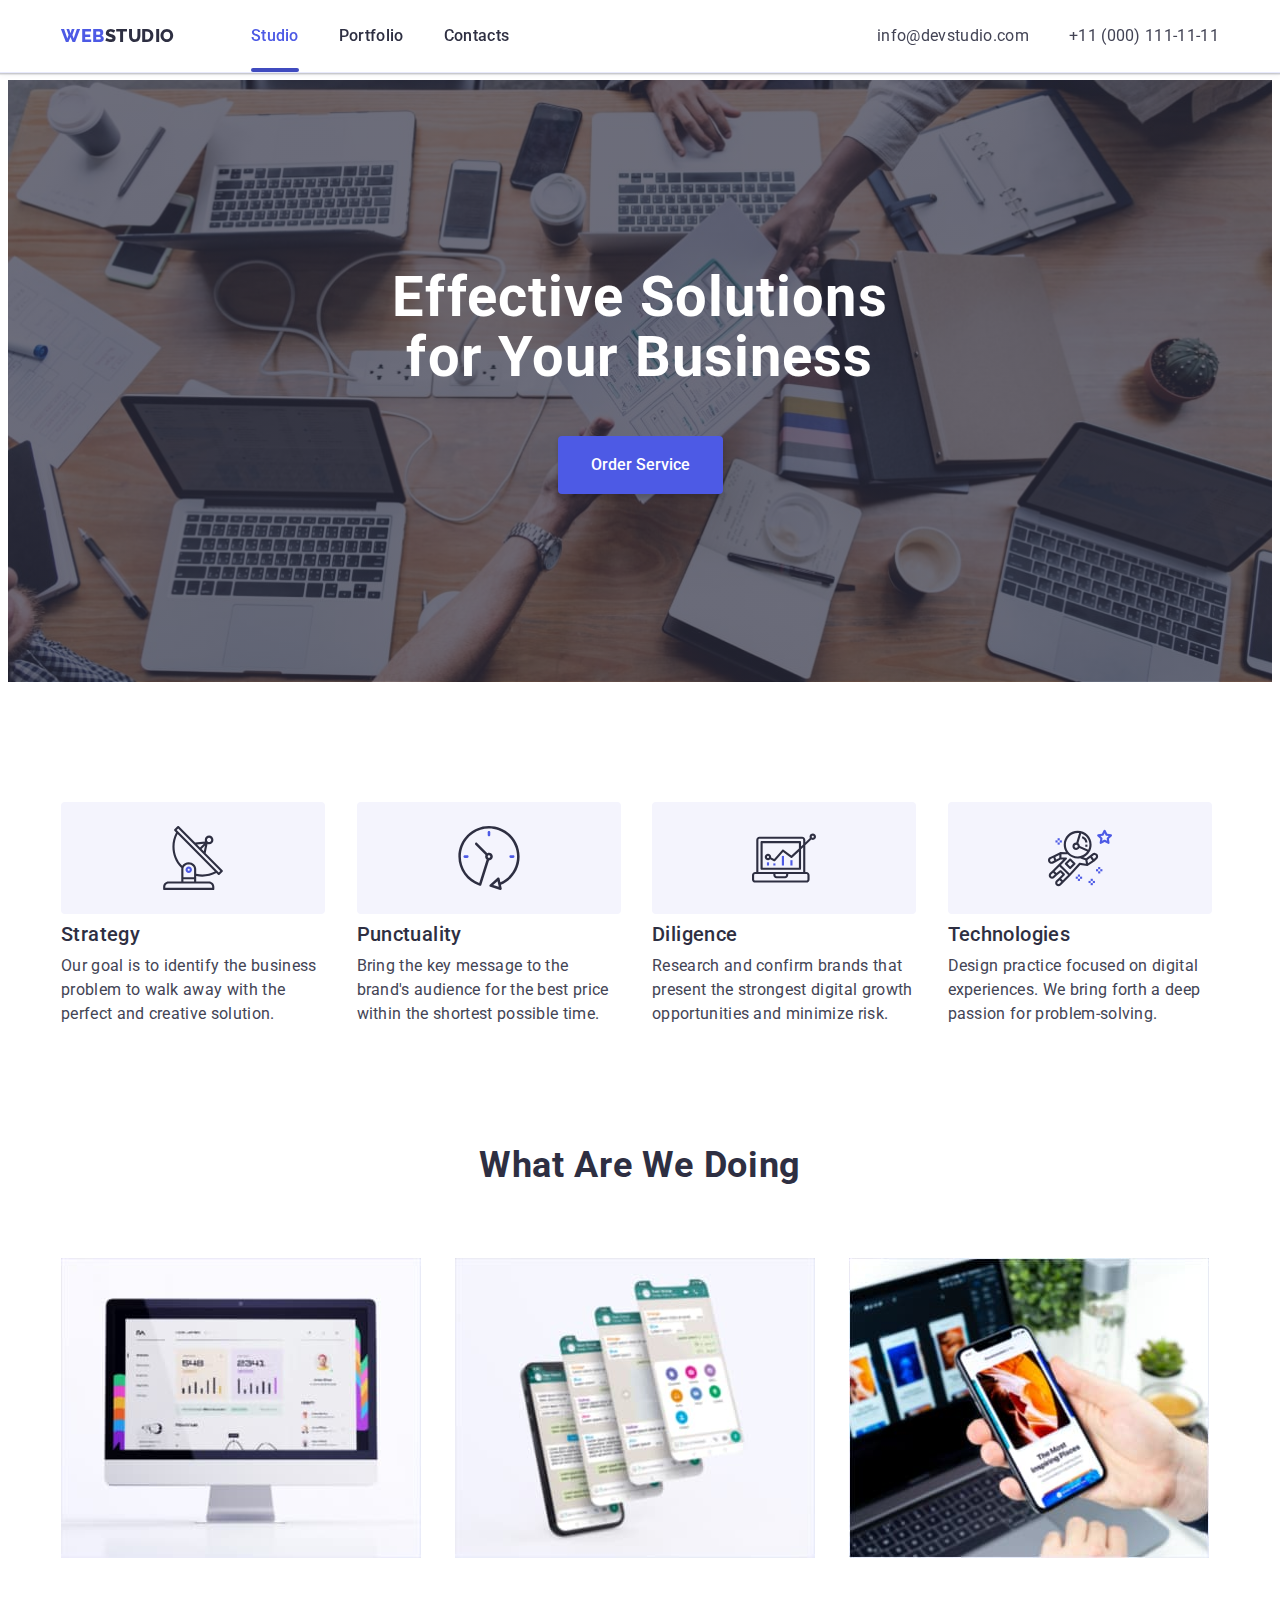
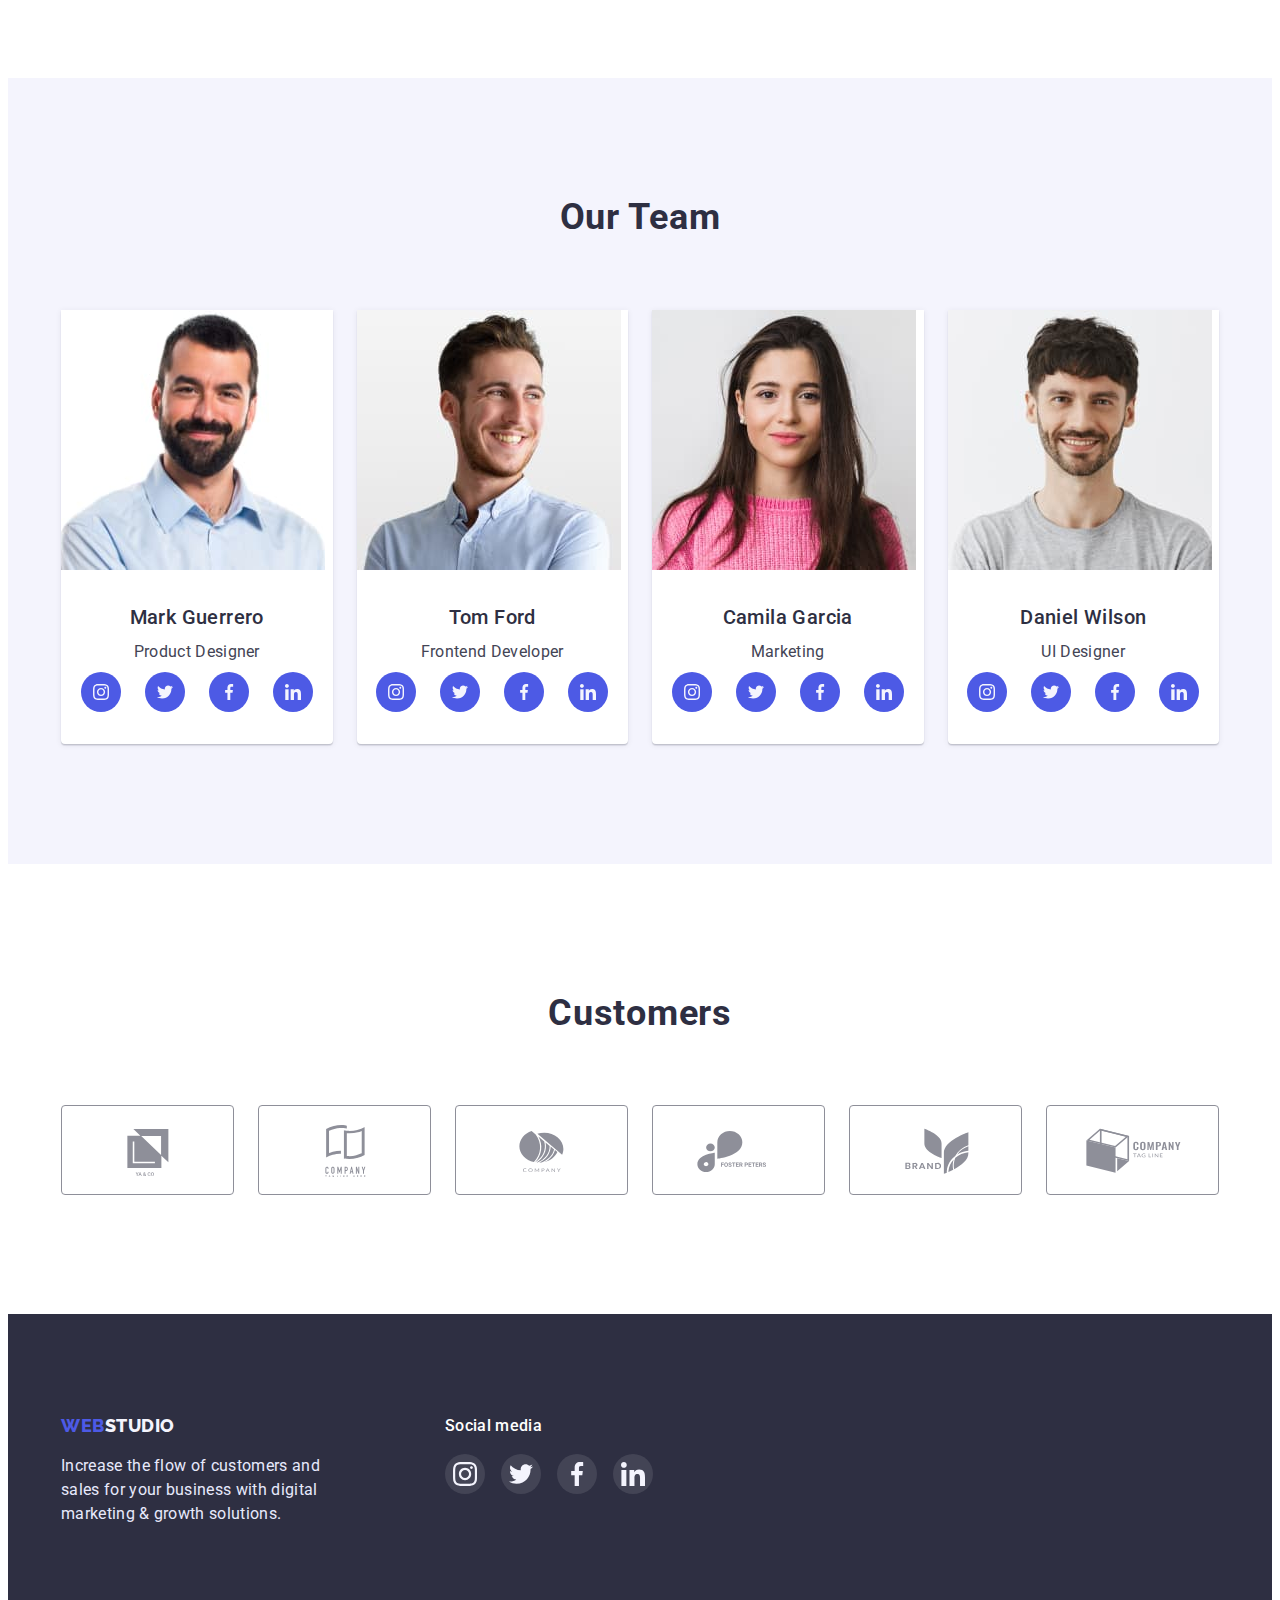
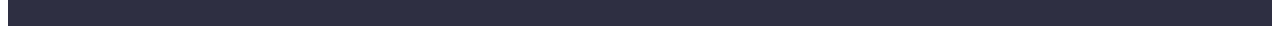
==== index.html @ acc62558 "Initial commit" ====
<!DOCTYPE html>
<html lang="en">

<head>
    <meta charset="UTF-8">
    <meta http-equiv="X-UA-Compatible" content="IE=edge">
    <meta name="viewport" content="width=device-width, initial-scale=1.0">
    <title>WebStudio</title>
    <link rel="stylesheet" href="https://cdnjs.cloudflare.com/ajax/libs/modern-normalize/1.1.0/modern-normalize.min.css"
        integrity="sha512-wpPYUAdjBVSE4KJnH1VR1HeZfpl1ub8YT/NKx4PuQ5NmX2tKuGu6U/JRp5y+Y8XG2tV+wKQpNHVUX03MfMFn9Q=="
        crossorigin="anonymous" referrerpolicy="no-referrer" />
    <link rel="preconnect" href="https://fonts.googleapis.com">
    <link rel="preconnect" href="https://fonts.gstatic.com" crossorigin>
    <link href="https://fonts.googleapis.com/css2?family=Raleway:wght@800&family=Roboto:wght@400;500;700;900&display=swap"
        rel="stylesheet">
    <link rel="stylesheet" href="./css/stayles.css">
</head>

<body>
    <header class="header">
        <div class="container header-container">
            <nav class="header_navigation">
                <a href="./index.html" class="header_logo"><span class="header_Logo_span">Web</span>Studio</a>
                <Ul class="header_list">
                    <li class="header_item "><a class="header_link current" href="./index.html">Studio</a></li>
                    <li class="header_item "><a class="header_link" href="./portfolio.html">Portfolio</a></li>
                    <li class="header_item "><a class="header_link" href="">Contacts</a></li>
                </Ul>
            </nav>
            <address class="header_address">
                <ul class="header_address_list">
                    <li class="header_address_mail"><a class="header_address_mail_link" href="mailto:info@devstudio.com">info@devstudio.com</a></li>
                    <li class="header_address_tel"><a class="header_address_tel_link" href="tel:+110001111111">+11 (000) 111-11-11</a></li>
                </ul>
            </address>
        </div>
    </header>
    <main class="main">
        <section class="caption">
            <div class="container">
                <h1 class="caption_slogan">Effective Solutions for Your Business</h1>
                <button type="button" class="caption_btn" data-modal-open>Order Service</button>
            </div>
        </section>
        <section class="hero">
            <div class="container">
                <h2 class="visually-hidden">Our goal is to identify the business</h2>
                <ul class="hero_list">
                    <li class="hero_list_item">
                        <div class="hero_list_item_icon">
                            <svg class="hero_list_item_icon_svg">
                                <use href="./images_1/symbol.svg#icon-antenna" width="64px"></use>
                            </svg>
                        </div>
                        <h3 class="hero_list_item_title">Strategy</h3>
                        <p class="hero_list_item_text">Our goal is to identify the business
                            problem to walk away with the perfect and creative solution.</p>
                    </li>
                    <li class="hero_list_item">
                        <div class="hero_list_item_icon">
                            <svg class="hero_list_item_icon_svg">
                                <use href="./images_1/symbol.svg#icon-clock" width="64px"></use>
                            </svg>  
                        </div>
                        <h3 class="hero_list_item_title">Punctuality</h3>
                        <p class="hero_list_item_text">Bring the key message to the brand's audience for the best price within the shortest possible
                            time.</p>
                    </li>
                    <li class="hero_list_item">
                        <div class="hero_list_item_icon">
                            <svg class="hero_list_item_icon_svg">
                                <use href="./images_1/symbol.svg#icon-diagram"  width="64px"></use>
                            </svg>
                        </div>
                        <h3 class="hero_list_item_title">Diligence</h3>
                        <p class="hero_list_item_text">Research and confirm brands that present the strongest digital growth opportunities and minimize
                            risk.</p>
                    </li>
                    <li class="hero_list_item">
                        <div class="hero_list_item_icon">
                            <svg class="hero_list_item_icon_svg">
                                <use href="./images_1/symbol.svg#icon-astronaut" width="64px"></use>
                            </svg>
                        </div>
                        <h3 class="hero_list_item_title">Technologies</h3>
                        <p class="hero_list_item_text">Design practice focused on digital experiences. We bring forth a deep passion for
                            problem-solving.</p>
                    </li>
                </ul>
            </div>
        </section>
        <section class="content">
            <div class="container">
                <h2 class="content_title">What are we doing</h2>
                <ul class="content_title_list">
                    <li class="content_title_list_item">
                        <img src="./images_1/img_1.jpg" alt="monitor" width="360">
                    </li>
                    <li class="content_title_list_item">
                        <img src="./images_1/img_2.jpg" alt="smartphone" width="360">
                    </li>
                    <li class="content_title_list_item">
                        <img src="./images_1/img_3.jpg" alt="smartphone and laptop" width="360">
                    </li>
                </ul>
            </div>
        </section>
        <section class="box">
            <div class="container">
                <h2 class="box_title">Our Team</h2>
                <ul class="box_list">
                    <li class="box_list_item">
                        <img src="./images_1/mark_guerrero.jpg" alt="mark_guerrero" width="264" height="260">
                        <div class="box_list_item_title-text">
                            <h3 class="box_list_item_title">Mark Guerrero</h3>
                            <p class="box_list_item_text">Product Designer</p>
                            <ul class="box_list_social">
                                <li class="box_list_social_item">
                                    <a href="" class="box_list_social_link">
                                        <svg class="social_link_svg" width="16px" height="16px">
                                            <use href="./images_1/symbol.svg#icon-instagram">
                                            </use>
                                        </svg>
                                    </a>
                                </li>
                                <li class="box_list_social_item">
                                    <a href="" class="box_list_social_link">
                                        <svg class="social_link_svg" width="16px" height="16px">
                                            <use href="./images_1/symbol.svg#icon-twitter">
                                            </use>
                                        </svg>
                                    </a>
                                </li>
                                <li class="box_list_social_item">
                                    <a href="" class="box_list_social_link">
                                        <svg class="social_link_svg" width="16px" height="16px">
                                            <use href="./images_1/symbol.svg#icon-facebook">
                                            </use>
                                        </svg>
                                    </a>
                                </li>
                                <li class="box_list_social_item">
                                    <a href="" class="box_list_social_link">
                                        <svg class="social_link_svg" width="16px" height="16px">
                                            <use href="./images_1/symbol.svg#icon-linkedin">
                                            </use>
                                        </svg>
                                    </a>
                                </li>
                            </ul>
                        </div>
                    </li>
                    <li class="box_list_item">
                        <img src="./images_1/tom_ford.jpg" alt="tom_ford" width="264" height="260">
                        <div class="box_list_item_title-text">
                            <h3 class="box_list_item_title">Tom Ford</h3>
                            <p class="box_list_item_text">Frontend Developer</p>
                            <ul class="box_list_social">
                                <li class="box_list_social_item">
                                    <a href="" class="box_list_social_link">
                                        <svg class="social_link_svg" width="16px" height="16px">
                                            <use href="./images_1/symbol.svg#icon-instagram">
                                            </use>
                                        </svg>
                                    </a>
                                </li>
                                <li class="box_list_social_item">
                                    <a href="" class="box_list_social_link">
                                        <svg class="social_link_svg" width="16px" height="16px">
                                            <use href="./images_1/symbol.svg#icon-twitter">
                                            </use>
                                        </svg>
                                    </a>
                                </li>
                                <li class="box_list_social_item">
                                    <a href="" class="box_list_social_link">
                                        <svg class="social_link_svg" width="16px" height="16px">
                                            <use href="./images_1/symbol.svg#icon-facebook">
                                            </use>
                                        </svg>
                                    </a>
                                </li>
                                <li class="box_list_social_item">
                                    <a href="" class="box_list_social_link">
                                        <svg class="social_link_svg" width="16px" height="16px">
                                            <use href="./images_1/symbol.svg#icon-linkedin">
                                            </use>
                                        </svg>
                                    </a>
                                </li>
                            </ul>
                        </div>
                    </li>
                    <li class="box_list_item">
                        <img src="./images_1/camila_garcia.jpg" alt="camila_garcia" width="264" height="260">
                        <div class="box_list_item_title-text">
                            <h3 class="box_list_item_title">Camila Garcia</h3>
                            <p class="box_list_item_text">Marketing</p>
                            <ul class="box_list_social">
                                <li class="box_list_social_item">
                                    <a href="" class="box_list_social_link">
                                        <svg class="social_link_svg" width="16px" height="16px">
                                            <use href="./images_1/symbol.svg#icon-instagram">
                                            </use>
                                        </svg>
                                    </a>
                                </li>
                                <li class="box_list_social_item">
                                    <a href="" class="box_list_social_link">
                                        <svg class="social_link_svg" width="16px" height="16px">
                                            <use href="./images_1/symbol.svg#icon-twitter">
                                            </use>
                                        </svg>
                                    </a>
                                </li>
                                <li class="box_list_social_item">
                                    <a href="" class="box_list_social_link">
                                        <svg class="social_link_svg" width="16px" height="16px">
                                            <use href="./images_1/symbol.svg#icon-facebook">
                                            </use>
                                        </svg>
                                    </a>
                                </li>
                                <li class="box_list_social_item">
                                    <a href="" class="box_list_social_link">
                                        <svg class="social_link_svg" width="16px" height="16px">
                                            <use href="./images_1/symbol.svg#icon-linkedin">
                                            </use>
                                        </svg>
                                    </a>
                                </li>
                            </ul>
                        </div>
                    </li>
                    <li class="box_list_item">
                        <img src="./images_1/daniel_wilson.jpg" alt="daniel_wilson" width="264" height="260">
                        <div class="box_list_item_title-text">
                            <h3 class="box_list_item_title">Daniel Wilson</h3>
                            <p class="box_list_item_text">UI Designer</p>
                            <ul class="box_list_social">
                                <li class="box_list_social_item">
                                    <a href="" class="box_list_social_link">
                                        <svg class="social_link_svg" width="16px" height="16px">
                                            <use href="./images_1/symbol.svg#icon-instagram">
                                            </use>
                                        </svg>
                                    </a>
                                </li>
                                <li class="box_list_social_item">
                                    <a href="" class="box_list_social_link">
                                        <svg class="social_link_svg" width="16px" height="16px">
                                            <use href="./images_1/symbol.svg#icon-twitter">
                                            </use>
                                        </svg>
                                    </a>
                                </li>
                                <li class="box_list_social_item">
                                    <a href="" class="box_list_social_link">
                                        <svg class="social_link_svg" width="16px" height="16px">
                                            <use href="./images_1/symbol.svg#icon-facebook">
                                            </use>
                                        </svg>
                                    </a>
                                </li>
                                <li class="box_list_social_item">
                                    <a href="" class="box_list_social_link">
                                        <svg class="social_link_svg" width="16px" height="16px">
                                            <use href="./images_1/symbol.svg#icon-linkedin">
                                            </use>
                                        </svg>
                                    </a>
                                </li>
                            </ul>
                        </div>
                    </li>
                </ul>
            </div>
        </section>
        <section class="customers">
            <div class="container">
                <h2 class=" Customers_title box_title">Customers</h2>
                <ul class="logo_list">
                    <li class="logo_list_item">
                        <a class="logo-list-item-link" href="#">
                            <svg class="logo_list_item_border_svg" width="104px" height="56px">
                            <use href="./images_1/symbol.svg#icon-Logo-1"></use>
                            </svg>
                        </a>
                    </li>
                    <li class="logo_list_item">
                        <a class="logo-list-item-link" href="#">
                            <svg class="logo_list_item_border_svg" width="104px" height="56px">
                            <use href="./images_1/symbol.svg#icon-Logo-2"></use>
                            </svg>
                        </a>
                    </li>
                    <li class="logo_list_item">
                        <a class="logo-list-item-link" href="#">
                            <svg class="logo_list_item_border_svg" width="104px" height="56px">
                            <use href="./images_1/symbol.svg#icon-Logo-3"></use>
                            </svg>
                        </a>
                    </li>
                    <li class="logo_list_item">
                        <a class="logo-list-item-link" href="#">
                            <svg class="logo_list_item_border_svg" width="104px" height="56px">
                            <use href="./images_1/symbol.svg#icon-Logo-4"></use>
                            </svg>
                        </a>
                    </li>
                    <li class="logo_list_item">
                        <a class="logo-list-item-link" href="#">
                            <svg class="logo_list_item_border_svg" width="104px" height="56px">
                            <use href="./images_1/symbol.svg#icon-Logo-5"></use>
                            </svg>
                        </a>
                    </li>
                    <li class="logo_list_item">
                        <a class="logo-list-item-link" href="#">
                            <svg class="logo_list_item_border_svg" width="104px" height="56px">
                            <use href="./images_1/symbol.svg#icon-Logo-6"></use>
                            </svg>
                        </a>
                    </li>
                </ul>
            </div>

        </section>
    </main>
    <footer class="footer">
        <div class="container footer_container">
            <div class="footer_logo">
                <a class="footer_link" href="./index.html"><span class="footer_logo_span">Web</span>Studio</a>
                <p class="footer_text">Increase the flow of customers and sales for your business with digital marketing & growth solutions.</p>
                </div>
            <div class="social_media_link">
                <p class="social_media_link_title">
                    Social media
                </p>
                <ul class="box_list_social_footer">
                    <li class="box_list_social_item_footer">
                        <a href="" class="box_list_social_link_footer">
                            <svg class="social_link_svg_footer" width="24px" height="24px">
                                <use href="./images_1/symbol.svg#icon-instagram">
                                </use>
                            </svg>
                        </a>
                    </li>
                    <li class="box_list_social_item_footer">
                        <a href="" class="box_list_social_link_footer">
                            <svg class="social_link_svg_footer" width="24px" height="24px">
                                <use href="./images_1/symbol.svg#icon-twitter">
                                </use>
                            </svg>
                        </a>
                    </li>
                    <li class="box_list_social_item_footer">
                        <a href="" class="box_list_social_link_footer">
                            <svg class="social_link_svg_footer" width="24px" height="24px">
                                <use href="./images_1/symbol.svg#icon-facebook">
                                </use>
                            </svg>
                        </a>
                    </li>
                    <li class="box_list_social_item_footer">
                        <a href="" class="box_list_social_link_footer">
                            <svg class="social_link_svg_footer" width="24px" height="24px">
                                <use href="./images_1/symbol.svg#icon-linkedin">
                                </use>
                            </svg>
                        </a>
                    </li>
                </ul>
            </div>
        </div>
    </footer>
    <div class="backdrop is-hidden" data-modal>
       <div class="modal">
          <button type="button" class="close_btn" data-modal-close>
            <svg class="close_btn_svg" width="8px" height="8px">
                <use href="./images_1/symbol.svg#icon-close-black"></use>
            </svg>
          </button>              
       </div> 
    </div>
    <script src="./js/modal.js"></script>
</body>

</html>
---- css/stayles.css ----
:root{
    --main_font_color:#2E2F42;
    --secondary_font_color:#434455;
    --logo_color:#4D5AE5;
    --margin_button:120px;
    --padding_button:120px;
    --transition:transform 250ms cubic-bezier(0.4, 0, 0.2, 1);
    --transition_back:background-color 250ms cubic-bezier(0.4, 0, 0.2, 1);
    --transition_clr:color 250ms cubic-bezier(0.4, 0, 0.2, 1);
    --transition_ops:opacity 250ms cubic-bezier(0.4, 0, 0.2, 1);
    --transition_shadow:box-shadow 250ms cubic-bezier(0.4, 0, 0.2, 1);
}
h1, h2, h3, h4, h5, h6, p{
    margin: 0;
}
ul{
    margin: 0;
    padding: 0;
}
a {
    text-decoration: none;
}

li {
    list-style: none;
}
img{
    display: block; 
    max-width: 100%; 
    height: auto;
}
body{
    font-family: 'Roboto', sans-serif;
    color:var(--main_font_color);
    background: #FFFFFF;
    padding-top: 72px;
}
.container{
    margin: 0 auto;
    width: 1158px;
    padding-left: 15px;
    padding-right: 15px;
}
.header{
    position: fixed;
    width: 100%;
    top: 0;
    left: 50%;
    transform: translate(-50%);
    z-index: 1;
    background-color: #FFFFFF;
    border-bottom: 1px solid #E7E9FC;
    box-shadow: 0px 2px 1px rgba(46, 47, 66, 0.08), 0px 1px 1px rgba(46, 47, 66, 0.16), 0px 1px 6px rgba(46, 47, 66, 0.08);
}
.header_list{
    display: flex;
}
.header-container{
    display: flex;
}
.header_logo{
    font-family: 'Raleway', sans-serif;
    font-weight: 800;
    font-size: 18px;
    line-height: 1.33;
    letter-spacing: 0.03em;
    color: var(--main_font_color);
    text-transform: uppercase;
    margin-right: 36px;
    padding: 24px 0;
}
.header_Logo_span{
    color: var(--logo_color);
}
.header_item{
    margin-left: 40px;
}
.header_link{
    display: inline-block;
    font-weight: 500;
    font-size: 16px;
    line-height: 1.5;
    color: var(--main_font_color);
    letter-spacing: 0.02em;
    padding: 24px 0;
    position: relative;
    transition: var(--transition_clr);
}
.header_address{
    display: inline-block;
    margin-left: auto;
}
.header_navigation{
    display: flex;
    align-items: center;
}
.header_address_list{
    display: flex;  
}
.header_address_tel{
    margin-left: 40px;
}
.header_address_tel_link, .header_address_mail_link{
    display: inline-block;
    font-size: 16px;
    line-height: 1.5;
    color:var(--secondary_font_color);
    font-style: normal;
    letter-spacing: 0.02em;
    padding: 24px 0;
    transition: var(--transition_clr);
}
.header_address_tel_link:hover, .header_address_mail_link:hover,.header_address_tel_link:focus,
.header_address_mail_link:focus{
    color:var(--logo_color);
}
.header_link:hover::before,
.header_link.current::before,
.header_link:hover, 
.header_link:focus,
.header_link.current{
    color:var(--logo_color);
    transform: scale(1);
}

.header_link::before{
    content: '';
    position: absolute;
    bottom: 0;
    width: 100%;
    height: 4px;
    background: #404BBF;
    border-radius: 2px;
    transform: scale(0);
    transition: var(--transition)
}
.caption{
    max-width: 1440px;
    margin: 0 auto;
    background-image: 
    linear-gradient(rgba(46, 47, 66, 0.7),
    rgba(46, 47, 66, 0.7)), 
    url(../images_1/people-office.jpg);
    background-repeat: no-repeat;
    background-position: center;
    background-size: cover;
    padding: 188px 0;
    text-align: center;
}
.caption_slogan{
    font-size: 56px;
    line-height: 1.07;
    color: #FFFFFF;
    letter-spacing: 0.02em;
    max-width: 496px;
    margin-bottom: 48px;
    margin-left: auto;
    margin-right: auto;
}
.caption_btn{
    font-family: inherit;
    background: #4D5AE5;
    font-weight: 500;
    font-size: 16px;
    line-height: 1.5;
    color: #FFFFFF;
    cursor: pointer;
    padding: 16px 32px;
    border-radius: 4px;
    border: 1px solid transparent;
    box-shadow: 0px 4px 4px rgba(0, 0, 0, 0.15);
    transition: background-color 250ms cubic-bezier(0.4, 0, 0.2, 1);
}
.caption_btn:hover, .caption_btn:focus{
    background-color: #404BBF;
}
.content_title{
    margin-bottom: 72px;
}
.hero{
    padding-top: var(--padding_button);
    padding-bottom: var(--padding_button);
}

.hero_list{
    display: flex;
    column-gap: 24px;
}
.hero_list_item{
    width: calc((100% - 72px)/4);
}
.hero_list_item_icon{
    width: 264px;
    height: 112px;
    background-color: #F4F4FD;
    border-radius: 4px;
    margin-bottom: 8px;
    display: flex;
    justify-content: center;
    align-items: center;
}
.hero_list_item_icon_svg{
    width: 64px;
    height: 64px;
}
.hero_list_item_title{
    font-weight: 500;
    font-size: 20px;
    line-height: 1.2;
    letter-spacing: 0.02em;
    margin-bottom: 8px;
}
.hero_list_item_text{
    font-size: 16px;
    line-height: 1.5;
    color:var(--secondary_font_color);
    letter-spacing: 0.02em;
    max-width: 264px;
}
.box_list_social{
    display: flex;
    gap: 24px;
    justify-content: center;
    margin-top: 8px;
}
.box_list_social_item{
    width: 40px;
    height: 40px;
}
.box_list_social_link{
    display: flex;
    justify-content: center;
    align-items: center;
    width: 100%;
    height: 100%;
    border-radius: 50%;
    background-color: #4D5AE5;
    transition: var(--transition_back);
}
.box_list_social_link:hover, 
.box_list_social_link:focus{
    background-color: #404BBF;
}
.content{
    padding-bottom: var(--padding_button);
}
.content_title_list{
    display: flex;
    column-gap: 24px;
}
.content_title_list_item{
    width: calc((100% - 48px)/3);
}
.content_title, .box_title{
    text-transform: capitalize;
    text-align: center;
    font-size: 36px;
    line-height: 1.11;
    letter-spacing: 0.02em;
}
.box{
    background: #F4F4FD;
    padding: 120px 0;
}
.box_title{
    margin-bottom: 72px;
}
.box_list{
    display: flex;
    column-gap: 24px;
}
.box_list_item{
    background: #FFFFFF;
    text-align: center;
    width: calc((100% - 72px)/4);
    border-radius: 0px 0px 4px 4px;
    box-shadow: 0px 1px 6px rgba(46, 47, 66, 0.08), 0px 1px 1px rgba(46, 47, 66, 0.16), 0px 2px 1px rgba(46, 47, 66, 0.08);
}
.box_list_item_title{
    font-weight: 500;
    font-size: 20px;
    line-height: 1.5;
    letter-spacing: 0.02em;
    margin-bottom: 8px;
    }
.box_list_item_text{
    font-size: 16px;
    line-height: 1.5;
    color:var(--secondary_font_color);
    letter-spacing: 0.02em;
}
.box_list_item_title-text{
    padding: 32px 16px;

}
.logo_list{
    display: flex;
    gap: 24px;
}
.logo_list_item{
    display: flex;
    justify-content: center;
    align-items: center;
    width: calc((100% - 120px)/6);
    height: 88px;
}
.logo-list-item-link{
    display: flex;
    justify-content: center;
    align-items: center;
    width: 100%;
    height: 100%;
    border: 1px solid #8E8F99;
    border-radius: 4px;
    fill: #8E8F99;
    transition: fill 250ms cubic-bezier(0.4, 0, 0.2, 1), border-color 250ms cubic-bezier(0.4, 0, 0.2, 1);
    
}
.logo-list-item-link:hover,
.logo-list-item-link:focus{
    border-color: #404BBF;
    fill: #404BBF;
}
.customers{
    padding-top: 130px;
    padding-bottom: 120px;
}
.footer{
    background: #2E2F42;
    padding: 100px 0;
}
.footer_link{
    font-family: 'Raleway';
    font-weight: 800;
    font-size: 18px;
    line-height: 1.33;
    letter-spacing: 0.03em;
    color: #F4F4FD;
    text-transform: uppercase;
}
.footer_logo_span{
    color:var(--logo_color);
}
.footer_text{
    font-size: 16px;
    line-height: 1.5;
    color: #E7E9FC;
    letter-spacing: 0.02em;
    max-width: 264px;
    margin-top: 16px;
}
.footer_container{
    display: flex;
}
.box_list_social_footer{
    display: flex;
    gap: 16px;
    margin-top: 16px;
}
.box_list_social_link_footer:hover,
.box_list_social_link_footer:focus {
    background-color: #31D0AA;
}
.social_media_link{
    margin-left: 120px;
}
.social_media_link_title{
    color: #fff;
    font-weight: 500;
    font-size: 16px;
    line-height: 1.5;
    letter-spacing: 0.02em;
}
.box_list_social_item_footer{
    width: 40px;
    height: 40px;
}

.box_list_social_link_footer{
    display: flex;
    justify-content: center;
    align-items: center;
    width: 100%;
    height: 100%;
    border-radius: 50%;
    background: rgba(255, 255, 255, 0.1);
    transition: var(--transition_back)
}

.btn_list{
    display: flex;
    column-gap: 24px;
    justify-content: center;
    margin-bottom: 72px;
}
.btn_item{
    font-family: inherit;
    background: #F4F4FD;
    font-weight: 500;
    font-size: 16px;
    line-height: 1.5;
    letter-spacing: 0.04em;
    color:var(--logo_color);
    cursor: pointer;
    padding: 12px 24px;
    border: 1px solid #E7E9FC;
    border-radius: 4px;
    transition: var(--transition_shadow), var(--transition_back), var(--transition_clr), border-color 250ms cubic-bezier(0.4, 0, 0.2, 1);
}
.btn_item:hover, .btn_item:focus{
    background-color: #404BBF;
    color: #fff;
    border-color:transparent;
    box-shadow: 0px 3px 1px rgba(0, 0, 0, 0.1), 0px 2px 1px rgba(0, 0, 0, 0.08), 0px 2px 2px rgba(0, 0, 0, 0.12);
}
.section{
    padding-bottom: var(--padding_button);
    padding-top: 96px;
}
.section_items_link{
    transition: var(--transition_shadow)
}
.section_items_title_text{
    border-bottom: 1px solid #E7E9FC;
    border-left: 1px solid #E7E9FC;
    border-right: 1px solid #E7E9FC;
    padding: 32px 15px;
}
.section_list{
    display: flex;
    flex-wrap: wrap;
    row-gap: 48px;
    column-gap: 24px;
}
.section_items {
    width: calc((100% - 48px)/3);
}
.section_items_link:hover,
.section_items_link:focus {
    display: block;
    box-shadow: 0px 1px 6px rgba(46, 47, 66, 0.08), 0px 1px 1px rgba(46, 47, 66, 0.16), 0px 2px 1px rgba(46, 47, 66, 0.08);
}
.section_items_title{
    font-weight: 500;
    font-size: 20px;
    line-height: 1.2;
    letter-spacing: 0.02em;
    color:var(--main_font_color);
    margin-bottom: 8px;
}
.section_items_text{
    font-size: 16px;
    line-height: 1.5;
    color:var(--secondary_font_color);
    letter-spacing: 0.02em;
}
.visually-hidden {
    position: absolute;
    white-space: nowrap;
    width: 1px;
    height: 1px;
    overflow: hidden;
    border: 0;
    padding: 0;
    clip: rect(0 0 0 0);
    clip-path: inset(50%);
    margin: -1px;
}

.section_items_img{
    position: relative;
    overflow: hidden;
}
.overlay{
    position: absolute;
    top: 0;
    left: 0;
    width: 100%;
    height: 100%;
    background-color: #404BBF;
    transform: translateY(100%);
    transition: var(--transition);
}
.section_items_img_block_text{
    color: #F4F4FD;
    padding: 40px 32px;
    font-weight: 400;
    font-size: 16px;
    line-height: 1.5;
    letter-spacing: 0.02em;
}
.section_items_link:hover .overlay{
    transform: translateY(0);
}

.backdrop{
    position: fixed;
    top: 0;
    left: 0;
    width: 100%;
    height: 100%;
    background: rgba(46, 47, 66, 0.4);
    transition: var(--transition_ops);
 
}
.backdrop.is-hidden{
    opacity: 0;
    pointer-events: none;
}
.backdrop.is-hidden .modal{
    transform: translate(-50%, -50%) scale(1.11);

}
.modal{
    position: absolute;
    top: 50%;
    left: 50%;
    transform: translate(-50%, -50%) scale(1);
    min-width: 408px;
    min-height: 576px;
    background-color: #FFFFFF;
    padding: 24px;
    border-radius: 4px;
    box-shadow: 0px 1px 1px rgba(0, 0, 0, 0.14), 0px 1px 3px rgba(0, 0, 0, 0.12), 0px 2px 1px rgba(0, 0, 0, 0.2);
    transition: var(--transition);
}
.close_btn{
    width: 24px;
    height: 24px;
    background: #E7E9FC;
    border-radius: 50%;
    border: 1px solid rgba(0, 0, 0, 0.1);
    display: flex;
    justify-content: center;
    align-items: center;
    margin-left: auto;
    cursor: pointer;
    transition: fill 250ms cubic-bezier(0.4, 0, 0.2, 1), background-color 250ms cubic-bezier(0.4, 0, 0.2, 1), border-color 250ms cubic-bezier(0.4, 0, 0.2, 1);
}
.close_btn:hover,
.close_btn:focus{
    background-color:#404BBF;
    border-color: transparent;
    fill: #FFFFFF;
}
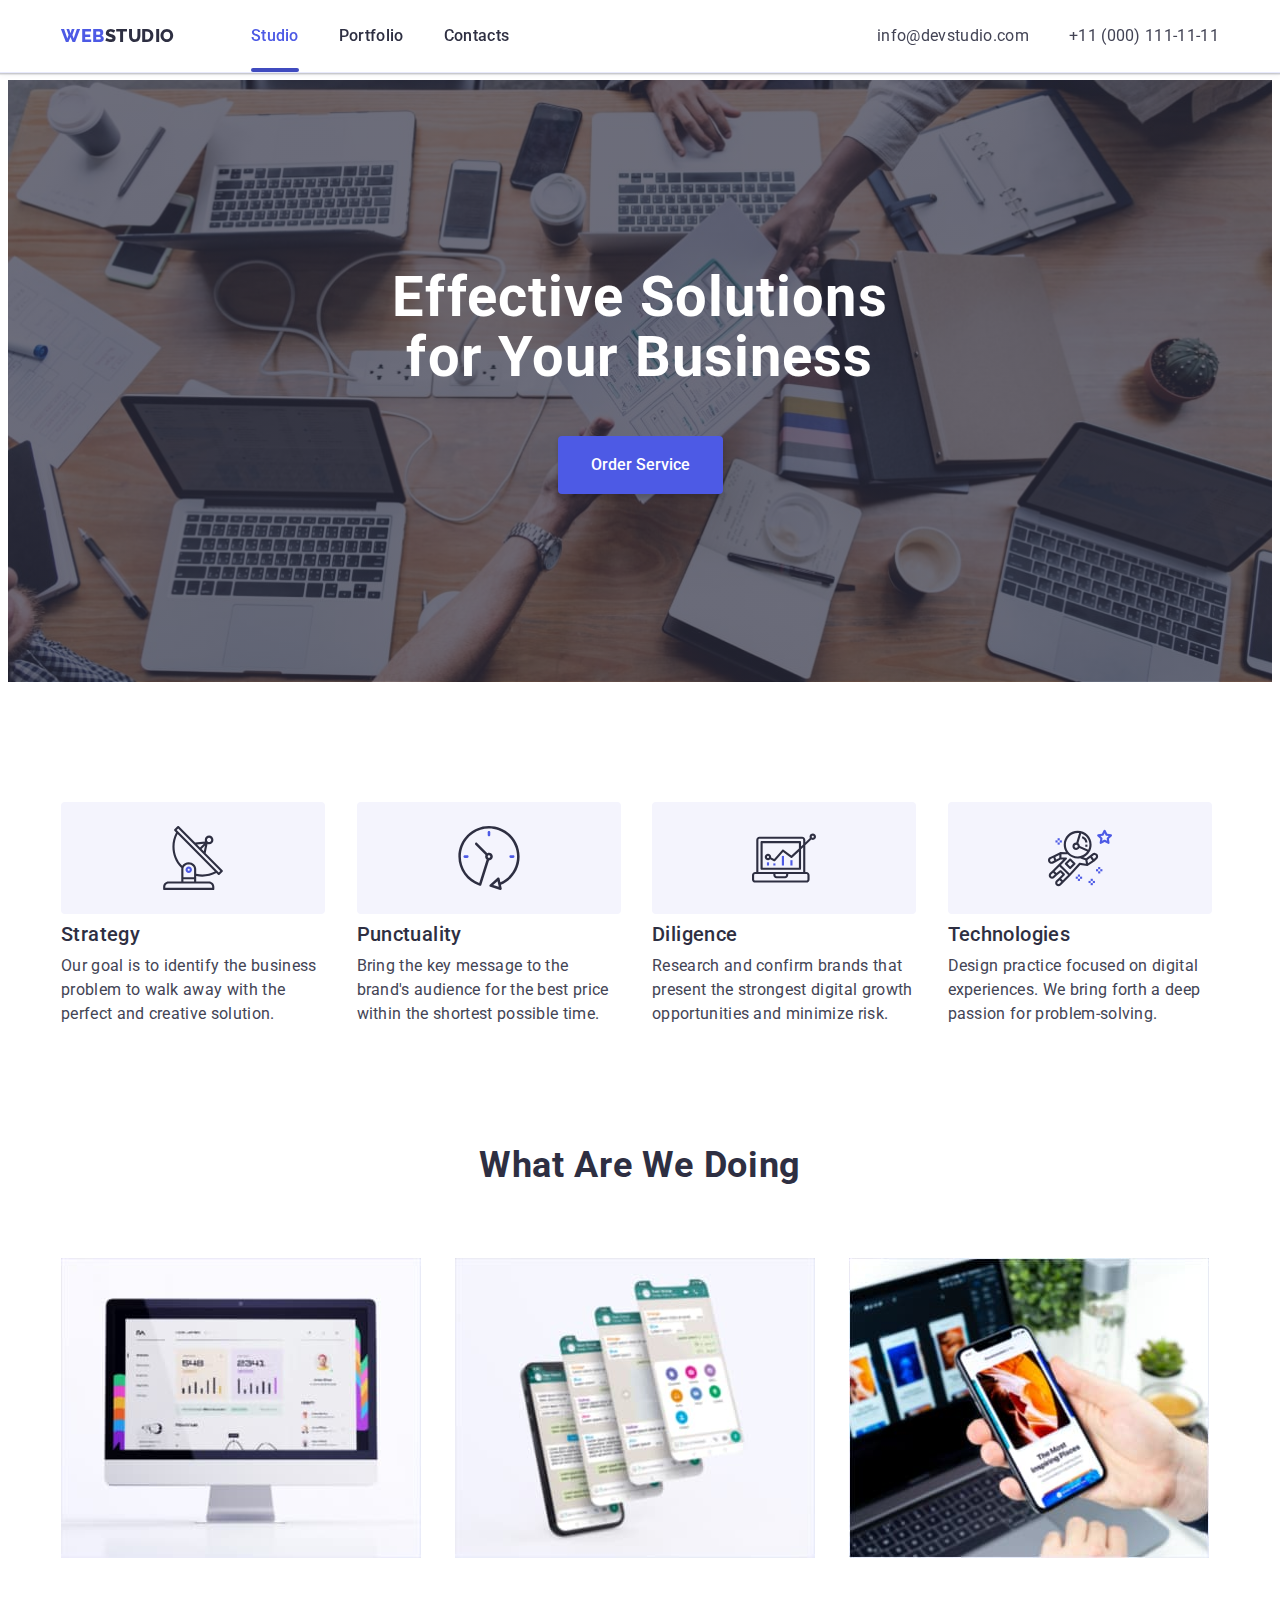
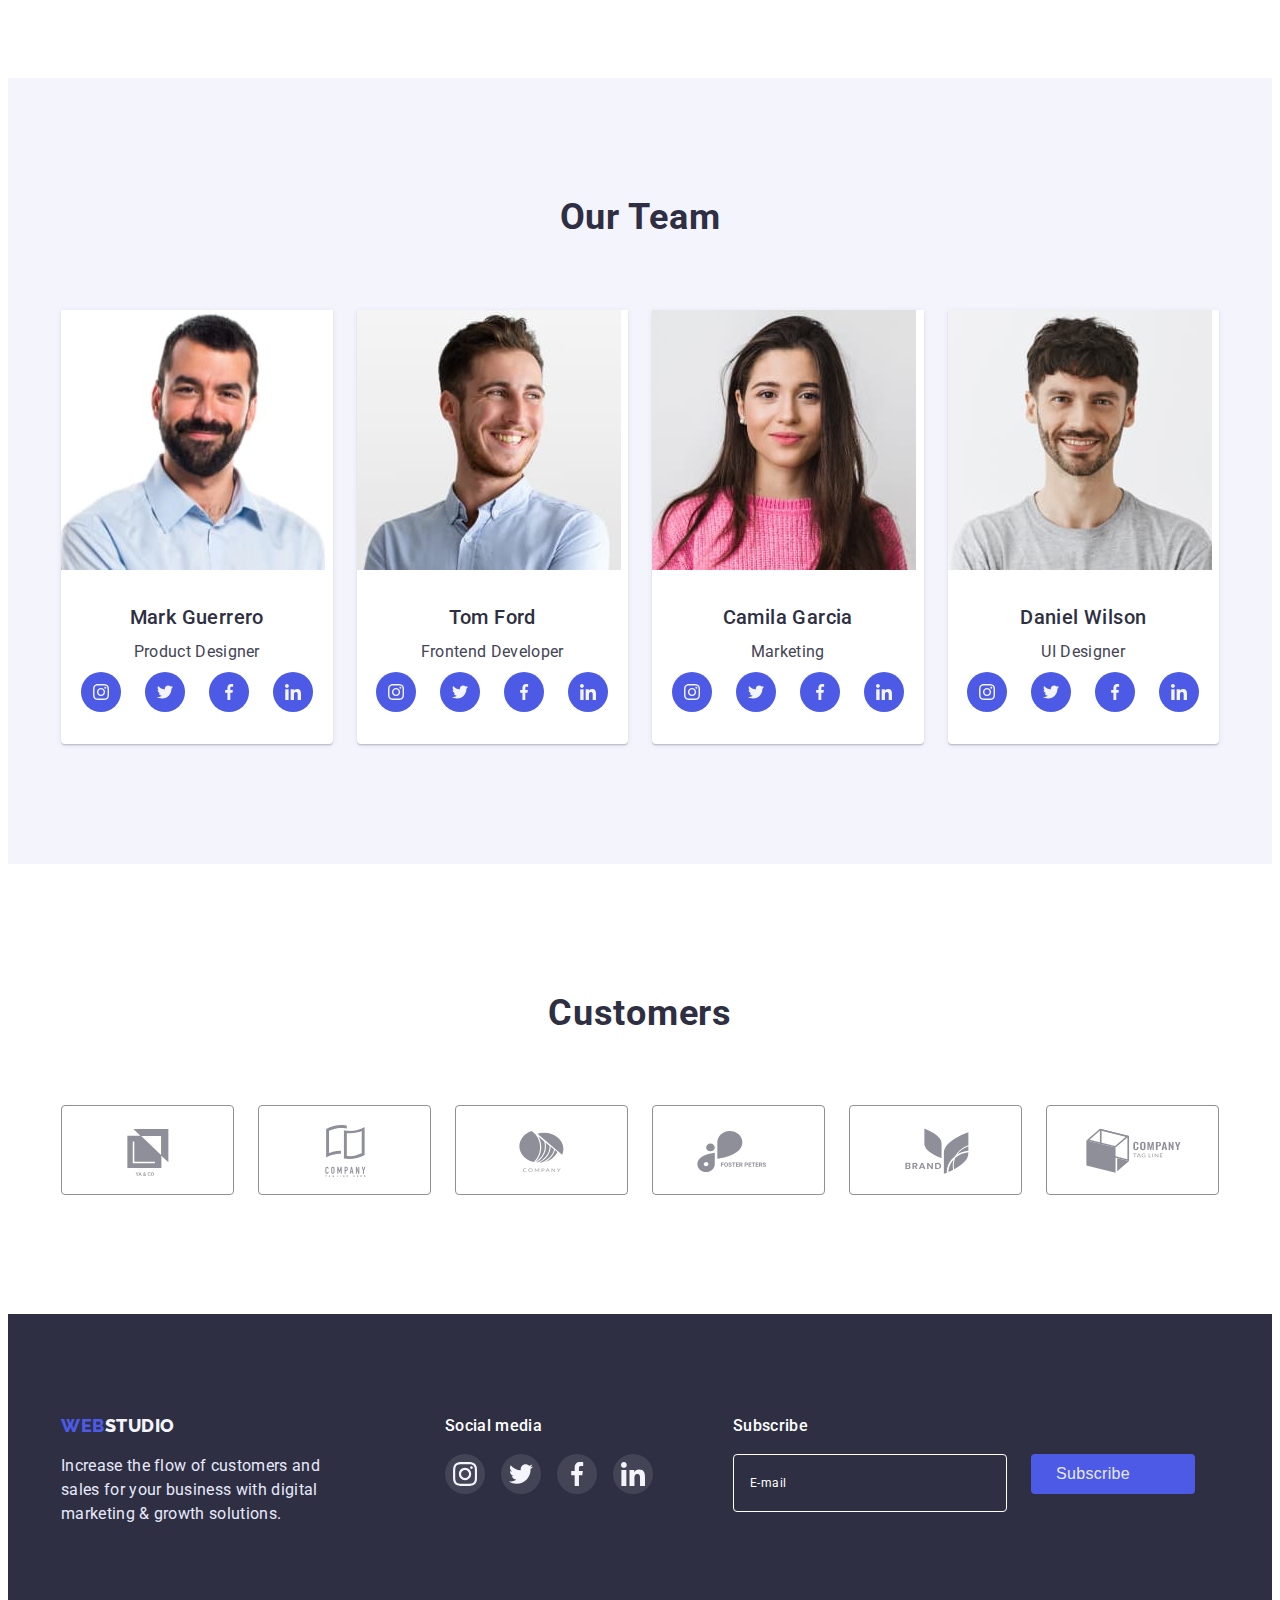
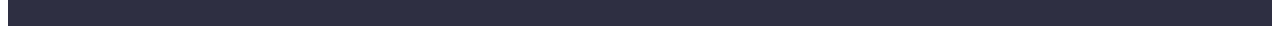
==== commit d5cc85f8: "1" ====
--- a/index.html
+++ b/index.html
@@ -372,15 +372,85 @@
                     </li>
                 </ul>
             </div>
+            <div class="footer_form">
+            <p class="footer_form_title">
+                Subscribe
+            </p>
+
+                <form class="footer_form_btn">
+                    <label for="mail"></label>
+                    <input 
+                    type="email" 
+                    name="mail"
+                    id="mail"
+                    placeholder="E-mail" 
+                    class="footer_mail">
+                    <button class="footer_mail_btn" type="submit">
+                        <span class="footer_btn_text">
+                        Subscribe
+                        </span>
+                        <svg class="social_link_svg_footer" width="24px" height="24px">
+                            <use href="./images_1/symbol.svg#icon-telegram">
+                            </use>
+                        </svg>
+                    </button>
+                </form>
+            </div>
         </div>
     </footer>
-    <div class="backdrop is-hidden" data-modal>
+    <div class="backdrop is-hidden " data-modal>
        <div class="modal">
           <button type="button" class="close_btn" data-modal-close>
             <svg class="close_btn_svg" width="8px" height="8px">
                 <use href="./images_1/symbol.svg#icon-close-black"></use>
             </svg>
-          </button>              
+          </button>
+        <form class="modal_form">
+            <p class="modal_title">Leave your contacts and we will call you back</p>
+                <div class="form_g">
+                    <label for="name" class="form_label">Name</label>
+                    <div class="box_form_icon">
+                    <input type="text" name="name" id="name" class="input_form">
+                        <svg class="form_icon" width="18px" height="18px">
+                            <use href="./images_1/symbol.svg#icon-person">
+                        </use>
+                        </svg>
+                    </div>
+                </div>
+                <div class="form_g">
+                    <label for="tel" class="form_label">Phone</label>
+                    <div class="box_form_icon">
+                        <input type="tel" name="tel" id="tel" class="input_form">
+                        <svg class="form_icon" width="18px" height="18px">
+                        <use href="./images_1/symbol.svg#icon-phone">
+                        </use>
+                        </svg>
+                    </div>
+                </div>
+                <div class="form_g ">
+                    <label for="email" class="form_label">Email</label>
+                    <div class="box_form_icon">
+                        <input type="email" name="email" id="email" class="input_form">
+                        <svg class="form_icon" width="18px" height="18px">
+                            <use href="./images_1/symbol.svg#icon-email">
+                            </use>
+                        </svg>
+                    </div>
+                </div>
+                <div class="form_g last">
+                    <label for="comment" class="form_label">Comment</label>
+                    <textarea class="comment" name="comment" id="comment" placeholder="Text input"></textarea>
+                </div>
+                    <label class="permission" for="permission"> <input  type="checkbox" name="permission" id="permission" class="permission_check">
+                        <span class="form_icon_check">
+                            <svg class="form_icon_check_svg" width="10" height="8">
+                                <use href="./images_1/symbol.svg#icon-vector"></use>
+                            </svg>
+                        </span>     
+                        I accept the terms and conditions of the &nbsp;<a class="form_link" href="3">Privacy Policy</a>
+                    </label>
+                    <button type="submit" class="send_form">Send</button>
+        </form>
        </div> 
     </div>
     <script src="./js/modal.js"></script>
--- a/css/stayles.css
+++ b/css/stayles.css
@@ -349,8 +349,70 @@
     max-width: 264px;
     margin-top: 16px;
 }
+.footer_btn_text{
+    font-size: 16px;
+    line-height: 1.5;
+    color: #E7E9FC;
+    letter-spacing: 0.02em;
+}
 .footer_container{
     display: flex;
+}
+.footer_form{
+    margin-left: 80px;
+}
+.footer_form_btn{
+    display: flex;
+}
+.footer_mail{
+    border: 1px solid #FFFFFF;
+    border-radius: 4px;
+    background-color: #2E2F42;
+    color: #FFFFFF;
+    padding: 8px 16px;
+    margin-bottom: 0;
+    width: 240px;
+    height: 40px;
+    outline: none;
+}
+.footer_mail::placeholder {
+    font-family: 'Roboto';
+    font-style: normal;
+    font-weight: 400;
+    font-size: 12px;
+    line-height: 2;
+    letter-spacing: 0.04em;
+    color: #FFFFFF;
+}
+.footer_mail_btn{
+    background: #4D5AE5;
+    display: flex;
+    justify-content: center;
+    align-items: center;
+    font-weight: 500;
+    font-size: 16px;
+    line-height: 1.5;
+    color: #FFFFFF;
+    fill: #FFFFFF;
+    cursor: pointer;
+    padding: 8px 24px;
+    gap: 16px;
+    margin-left: 24px;
+    height: 40px;
+    border-radius: 4px;
+    border: 1px solid transparent;
+    transition: background-color 250ms cubic-bezier(0.4, 0, 0.2, 1);
+}
+.footer_mail_btn:hover, .footer_mail_btn:focus{
+    background-color: #404BBF;
+}
+.footer_form_title{
+    color: #fff;
+    font-weight: 500;
+    font-size: 16px;
+    line-height: 1.5;
+    letter-spacing: 0.02em;
+    margin-bottom: 16px;
 }
 .box_list_social_footer{
     display: flex;
@@ -516,7 +578,7 @@
     top: 50%;
     left: 50%;
     transform: translate(-50%, -50%) scale(1);
-    min-width: 408px;
+    width: 408px;
     min-height: 576px;
     background-color: #FFFFFF;
     padding: 24px;
@@ -527,6 +589,7 @@
 .close_btn{
     width: 24px;
     height: 24px;
+    margin-bottom: 24px;
     background: #E7E9FC;
     border-radius: 50%;
     border: 1px solid rgba(0, 0, 0, 0.1);
@@ -542,4 +605,155 @@
     background-color:#404BBF;
     border-color: transparent;
     fill: #FFFFFF;
-}+}
+.comment{
+    resize: none;
+    width: 100%;
+    height: 120px;
+    border: 1px solid rgba(33, 33, 33, 0.2);
+    border-radius: 4px;
+}
+.modal_title{
+    font-family: 'Roboto';
+    font-style: normal;
+    font-weight: 500;
+    font-size: 16px;
+    line-height: 1.5;
+    letter-spacing: 0.02em;
+    margin-bottom: 16px;
+}
+.form_g{
+    display: flex;
+    flex-direction: column;
+    margin-bottom: 8px;
+    font-family: 'Roboto';
+    font-style: normal;
+    font-weight: 400;
+    font-size: 12px;
+    line-height: 1.17;
+    letter-spacing: 0.04em;
+    width: 100%;  
+}
+.last{
+    margin-bottom: 16px;
+}
+.box_form_icon{
+    position: relative;
+}
+.input_form{
+    height: 40px;
+    border: 1px solid rgba(33, 33, 33, 0.2);
+    border-radius: 4px;
+    width: 100%;
+    padding: 8px 16px;
+    padding-left: 38px;
+    transition: border 250ms cubic-bezier(0.4, 0, 0.2, 1);
+}
+.form_label{
+    margin-bottom: 4px;
+    color: #8E8F99;
+    font-family: 'Roboto';
+    font-style: normal;
+    font-weight: 400;
+    font-size: 12px;
+    line-height: 1.17;
+    letter-spacing: 0.04em;
+}
+.form_icon{
+    position: absolute;
+    top: 50%;
+    left: 16px;
+    transform: translateY(-50%);
+    transition: fill 250ms cubic-bezier(0.4, 0, 0.2, 1);
+}
+.permission{
+    color: #8E8F99;
+    font-family: 'Roboto';
+    font-style: normal;
+    font-weight: 400;
+    font-size: 12px;
+    line-height: 1.17;
+    letter-spacing: 0.04em;
+}
+.form_link{
+    text-decoration: underline;
+    letter-spacing: 0.04em;
+}
+.send_form{
+    display: block;
+    margin: 0 auto;
+}
+.comment{
+    padding: 8px 16px;
+}
+.comment::placeholder{
+    color: #8E8F99;
+    font-family: 'Roboto';
+    font-style: normal;
+    font-weight: 400;
+    font-size: 12px;
+    line-height: 1.17;
+    letter-spacing: 0.04em;
+}
+.send_form{
+    font-family: inherit;
+    background: #4D5AE5;
+    font-weight: 500;
+    font-size: 16px;
+    line-height: 1.5;
+    color: #FFFFFF;
+    cursor: pointer;
+    min-width: 169px;
+    padding: 16px 32px;
+    margin-top: 24px;
+    border-radius: 4px;
+    border: 1px solid transparent;
+    box-shadow: 0px 4px 4px rgba(0, 0, 0, 0.15);
+    transition: background-color 250ms cubic-bezier(0.4, 0, 0.2, 1); 
+}
+.send_form:hover,
+.send_form:focus {
+    background-color: #404BBF;
+}
+.input_form:focus {
+    outline: none;
+    border: 1px solid #4D5AE5;
+}
+.comment:focus {
+    outline: none;
+    border: 1px solid #4D5AE5;
+}
+.input_form:focus + .form_icon{
+    fill: #4D5AE5;
+}
+.permission{
+    display: flex;
+    align-items: center;
+
+}
+.permission_check{
+    -webkit-appearance:none;
+    -moz-appearance:none;
+    appearance:none;
+    position: absolute;
+}
+.form_icon_check{
+    margin-right: 8px;
+    display: inline-block;
+    text-align: center;
+    width: 16px;
+    height: 16px;
+    border: 1px solid #2E2F42;
+    border-radius: 2px;
+    fill: transparent;
+    transition: background-color 250ms cubic-bezier(0.4, 0, 0.2, 1),
+    fill 250ms cubic-bezier(0.4, 0, 0.2, 1), 
+    border 250ms cubic-bezier(0.4, 0, 0.2, 1)
+}
+.permission_check:checked + .form_icon_check{
+    background-color: #404BBF;
+    fill: #FFFFFF;
+    outline: none;
+    border: 1px solid #404BBF;
+}
+
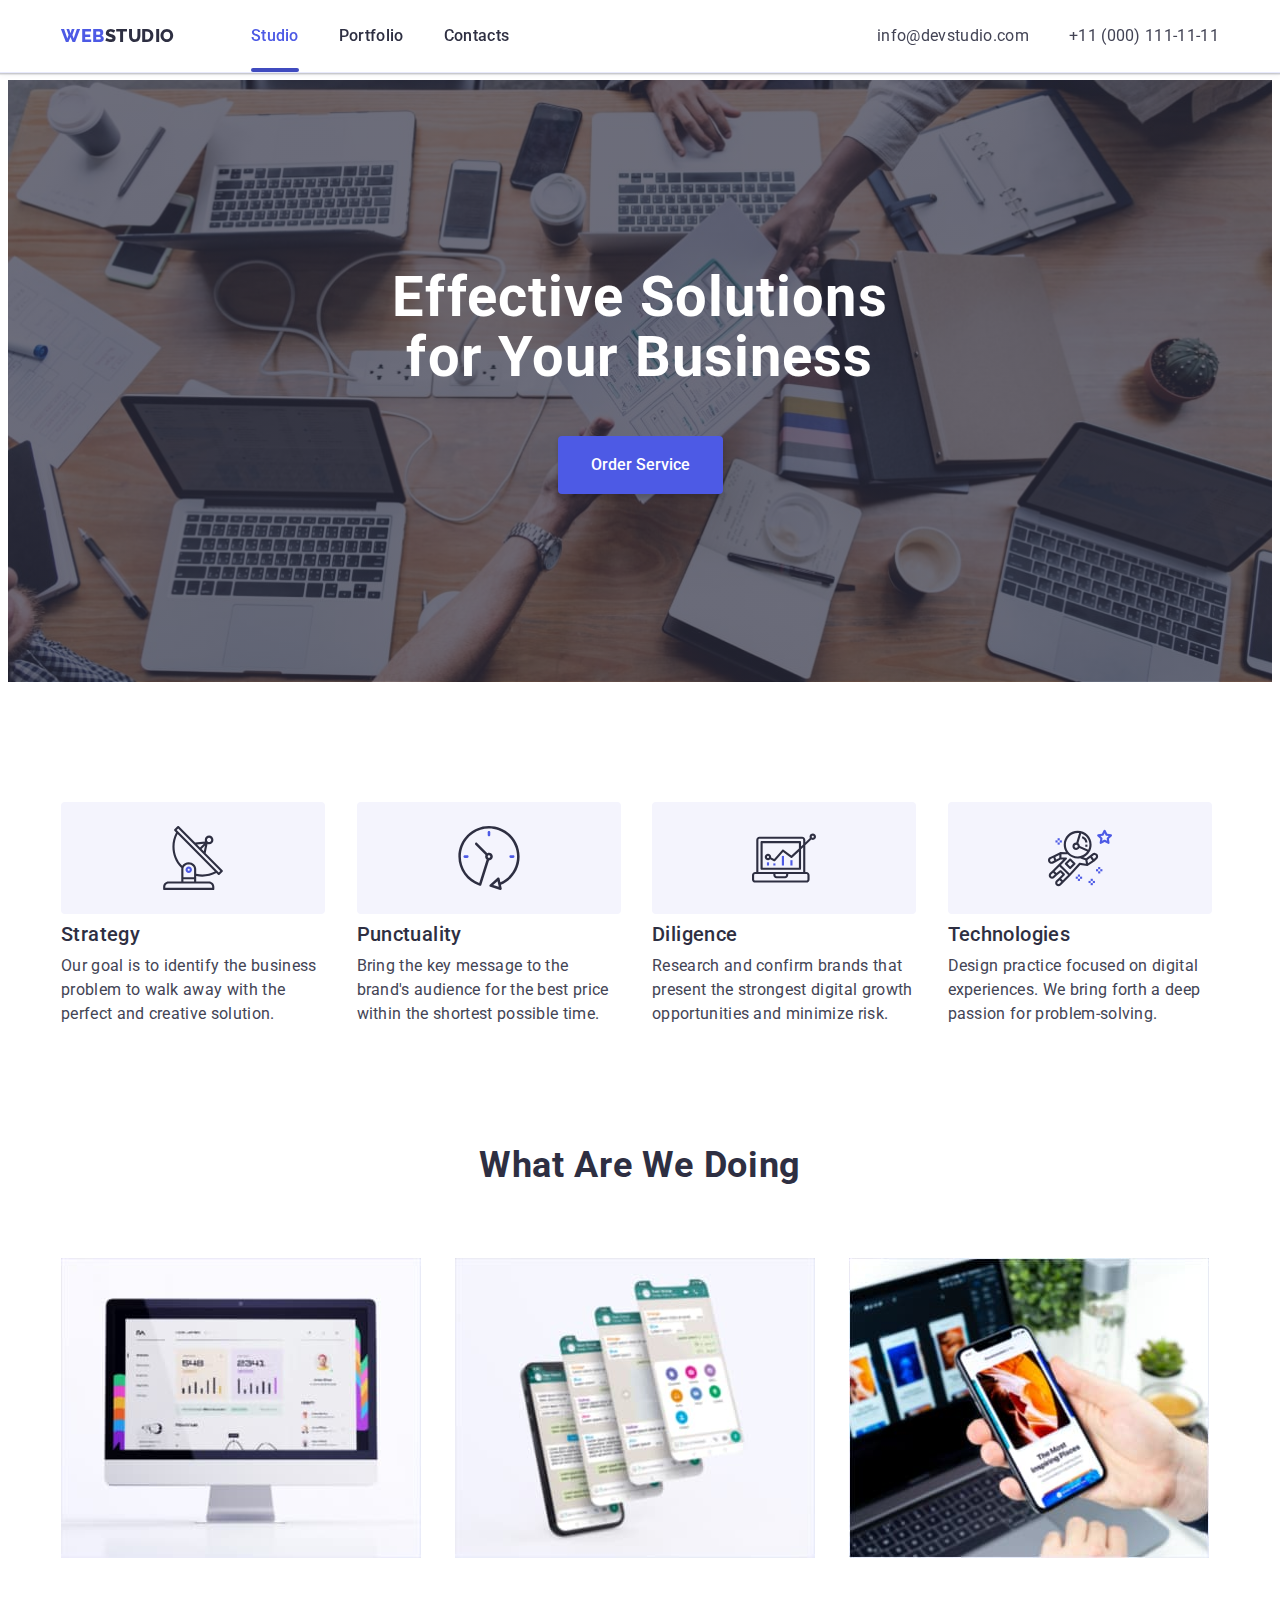
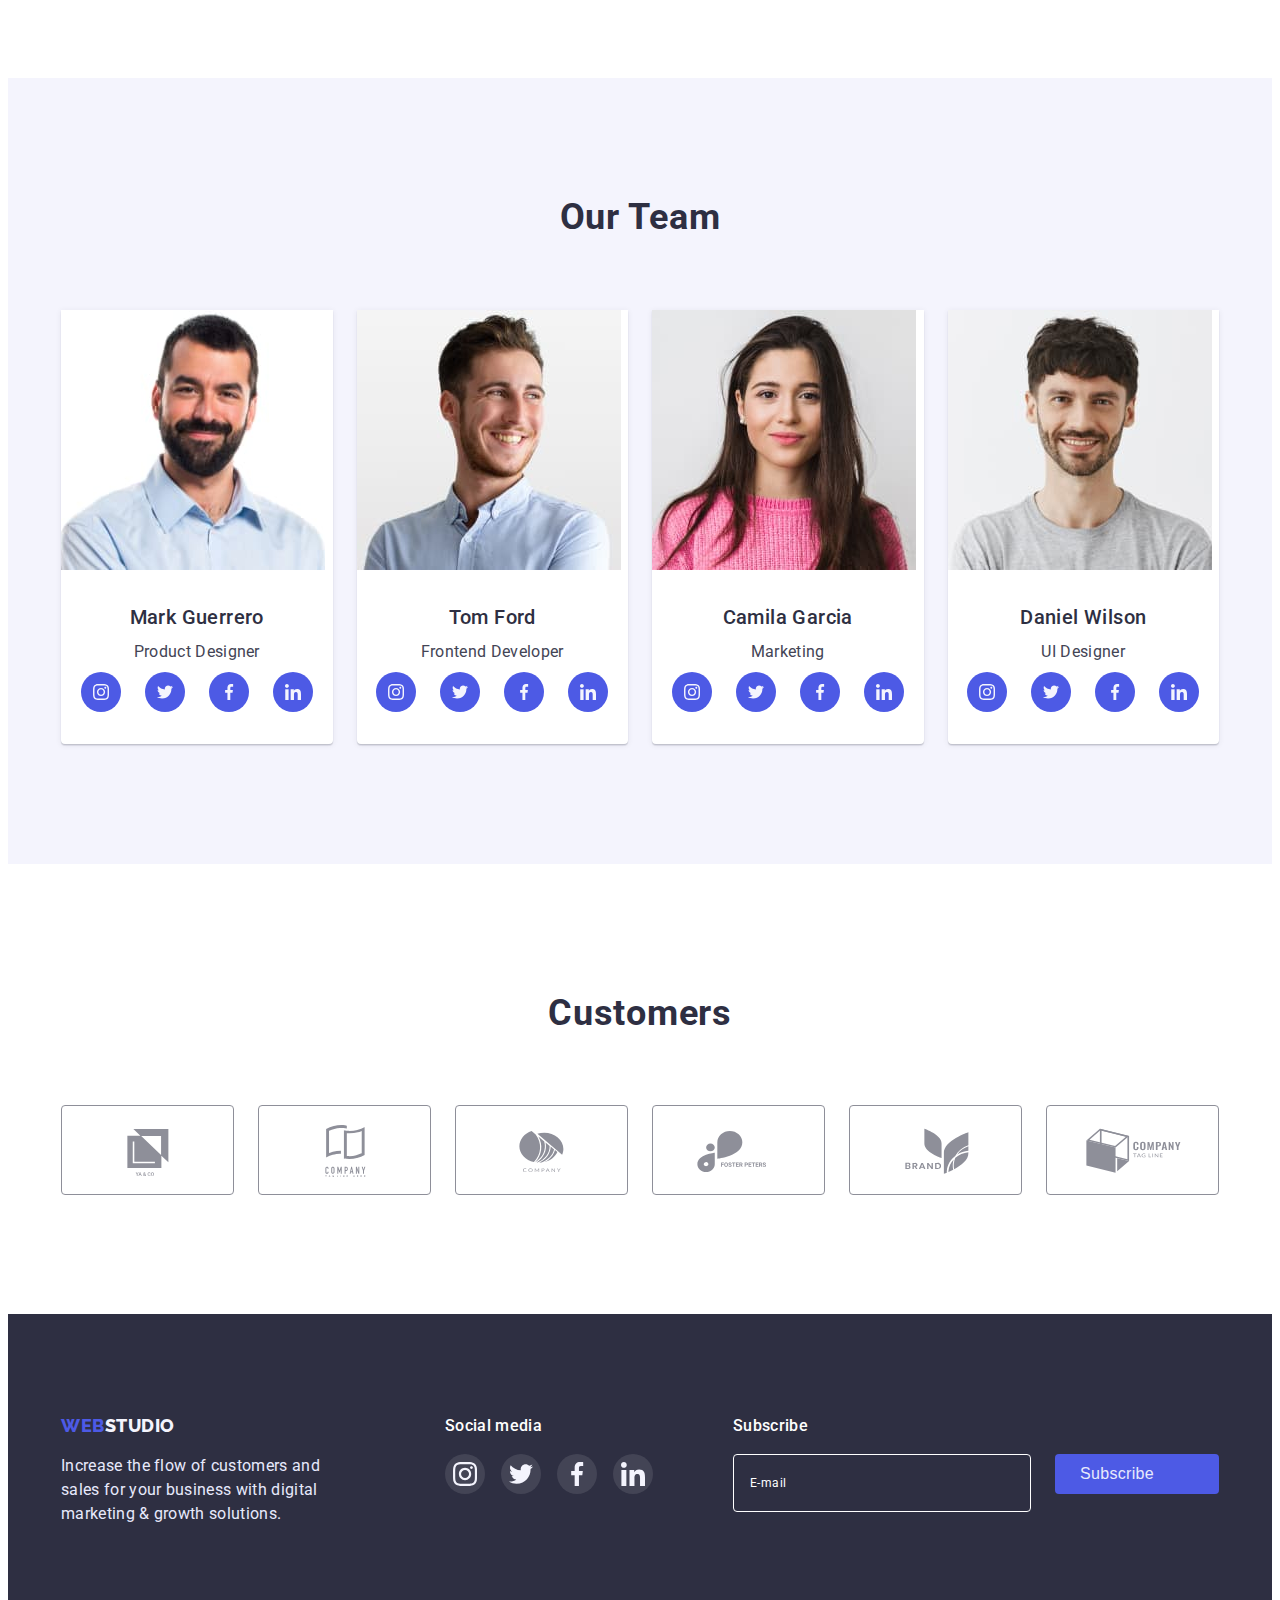
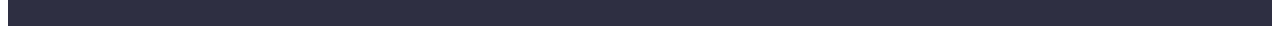
==== commit d4482b39: "1" ====
--- a/index.html
+++ b/index.html
@@ -378,7 +378,7 @@
             </p>
 
                 <form class="footer_form_btn">
-                    <label for="mail"></label>
+                    <label class="footer_mail_label" for="mail">email</label>
                     <input 
                     type="email" 
                     name="mail"
@@ -421,7 +421,7 @@
                     <label for="tel" class="form_label">Phone</label>
                     <div class="box_form_icon">
                         <input type="tel" name="tel" id="tel" class="input_form">
-                        <svg class="form_icon" width="18px" height="18px">
+                        <svg class="form_icon" width="18px" height="24px">
                         <use href="./images_1/symbol.svg#icon-phone">
                         </use>
                         </svg>
@@ -431,7 +431,7 @@
                     <label for="email" class="form_label">Email</label>
                     <div class="box_form_icon">
                         <input type="email" name="email" id="email" class="input_form">
-                        <svg class="form_icon" width="18px" height="18px">
+                        <svg class="form_icon" width="18px" height="24px">
                             <use href="./images_1/symbol.svg#icon-email">
                             </use>
                         </svg>
--- a/css/stayles.css
+++ b/css/stayles.css
@@ -359,10 +359,11 @@
     display: flex;
 }
 .footer_form{
-    margin-left: 80px;
+    margin-left: auto;
 }
 .footer_form_btn{
     display: flex;
+    position: relative;
 }
 .footer_mail{
     border: 1px solid #FFFFFF;
@@ -371,9 +372,13 @@
     color: #FFFFFF;
     padding: 8px 16px;
     margin-bottom: 0;
-    width: 240px;
+    width: 264px;
     height: 40px;
     outline: none;
+}
+.footer_mail_label{
+    visibility: hidden;
+    position: absolute;
 }
 .footer_mail::placeholder {
     font-family: 'Roboto';
